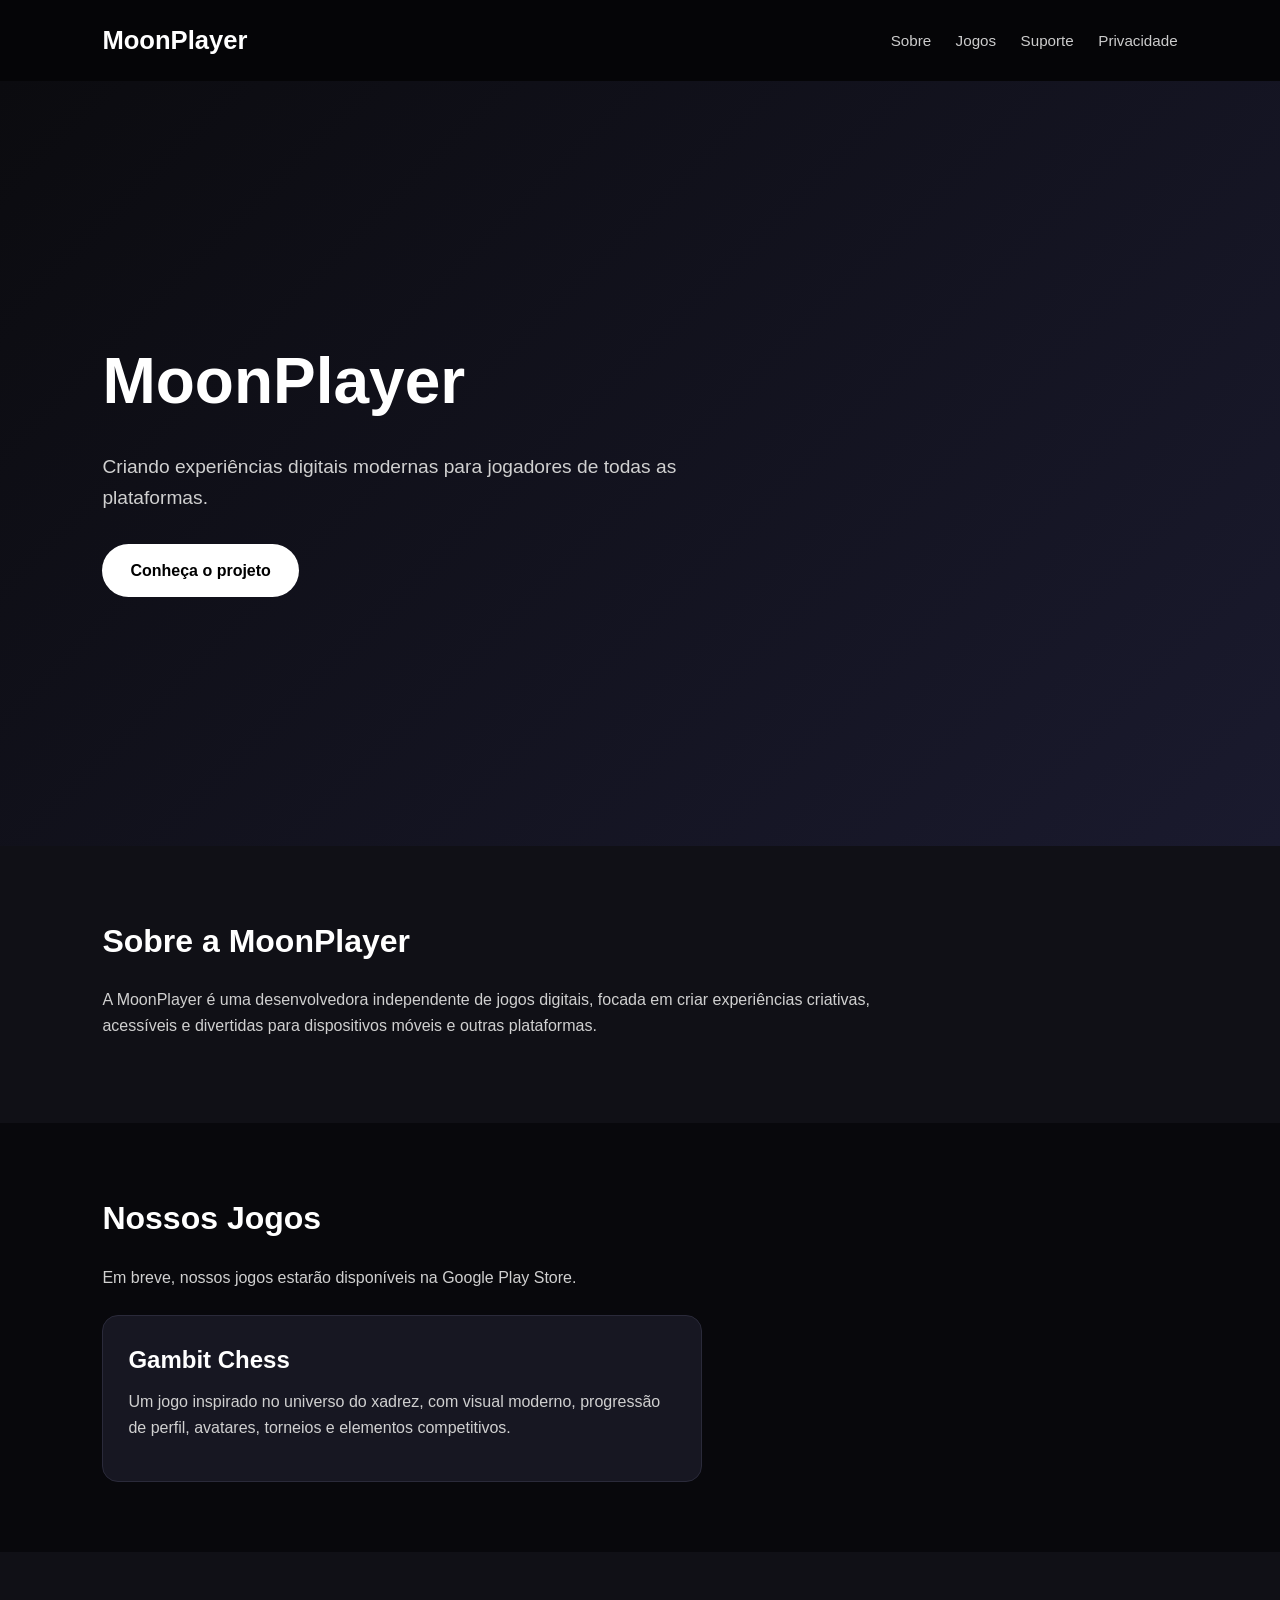
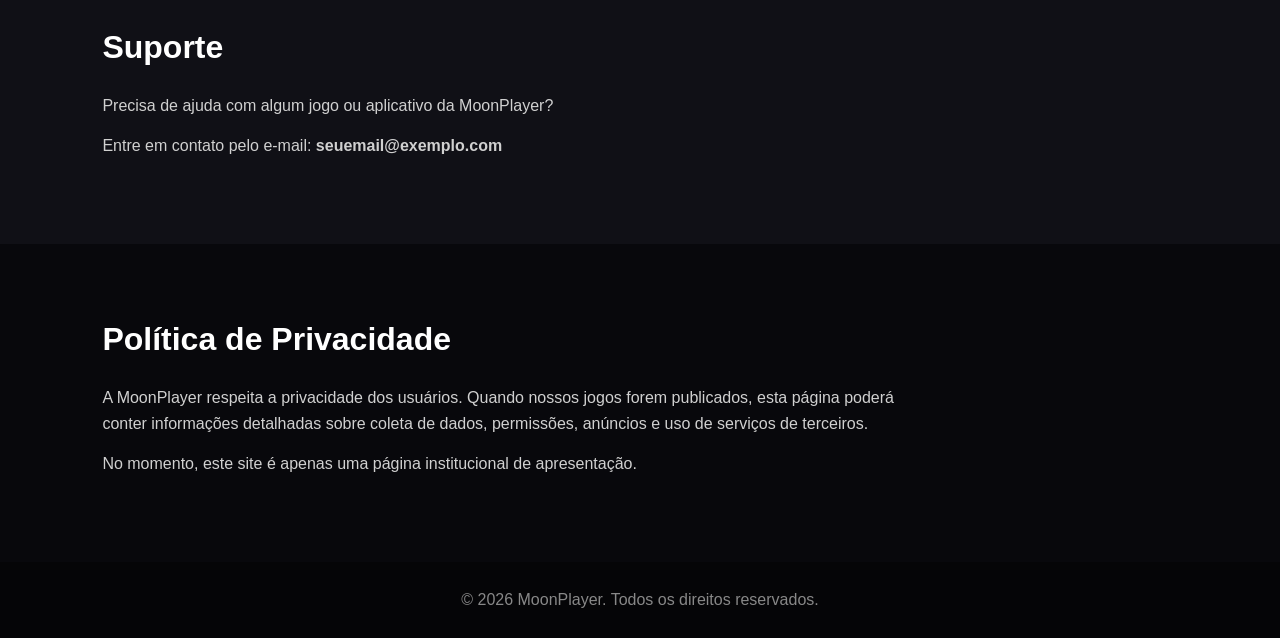
==== index.html @ 9a00c5cd "first commit" ====
<!DOCTYPE html>
<html lang="pt-BR">

<head>
    <meta charset="UTF-8" />
    <meta name="viewport" content="width=device-width, initial-scale=1.0" />
    <title>MoonPlayer | Jogos Digitais</title>
    <link rel="stylesheet" href="style.css" />
</head>

<body>

    <header class="header">
        <div class="logo">MoonPlayer</div>

        <nav>
            <a href="#sobre">Sobre</a>
            <a href="#jogos">Jogos</a>
            <a href="#suporte">Suporte</a>
            <a href="#privacidade">Privacidade</a>
        </nav>
    </header>

    <section class="hero">
        <h1>MoonPlayer</h1>
        <p>Criando experiências digitais modernas para jogadores de todas as plataformas.</p>
        <a href="#sobre" class="btn">Conheça o projeto</a>
    </section>

    <section id="sobre" class="section">
        <h2>Sobre a MoonPlayer</h2>
        <p>
            A MoonPlayer é uma desenvolvedora independente de jogos digitais, focada em criar
            experiências criativas, acessíveis e divertidas para dispositivos móveis e outras plataformas.
        </p>
    </section>

    <section id="jogos" class="section dark">
        <h2>Nossos Jogos</h2>
        <p>
            Em breve, nossos jogos estarão disponíveis na Google Play Store.
        </p>

        <div class="card">
            <h3>Gambit Chess</h3>
            <p>
                Um jogo inspirado no universo do xadrez, com visual moderno, progressão de perfil,
                avatares, torneios e elementos competitivos.
            </p>
        </div>
    </section>

    <section id="suporte" class="section">
        <h2>Suporte</h2>
        <p>
            Precisa de ajuda com algum jogo ou aplicativo da MoonPlayer?
        </p>
        <p>
            Entre em contato pelo e-mail:
            <strong>seuemail@exemplo.com</strong>
        </p>
    </section>

    <section id="privacidade" class="section dark">
        <h2>Política de Privacidade</h2>
        <p>
            A MoonPlayer respeita a privacidade dos usuários. Quando nossos jogos forem publicados,
            esta página poderá conter informações detalhadas sobre coleta de dados, permissões,
            anúncios e uso de serviços de terceiros.
        </p>
        <p>
            No momento, este site é apenas uma página institucional de apresentação.
        </p>
    </section>

    <footer class="footer">
        <p>© 2026 MoonPlayer. Todos os direitos reservados.</p>
    </footer>

</body>

</html>
---- style.css ----
* {
    margin: 0;
    padding: 0;
    box-sizing: border-box;
}

body {
    font-family: Arial, Helvetica, sans-serif;
    background: #0b0b0f;
    color: #ffffff;
    line-height: 1.6;
}

.header {
    width: 100%;
    padding: 20px 8%;
    display: flex;
    justify-content: space-between;
    align-items: center;
    background: #050507;
    position: sticky;
    top: 0;
    z-index: 10;
}

.logo {
    font-size: 1.6rem;
    font-weight: bold;
    color: #ffffff;
}

nav a {
    color: #cccccc;
    text-decoration: none;
    margin-left: 20px;
    font-size: 0.95rem;
}

nav a:hover {
    color: #ffffff;
}

.hero {
    min-height: 85vh;
    padding: 80px 8%;
    display: flex;
    flex-direction: column;
    justify-content: center;
    align-items: flex-start;
    background: linear-gradient(135deg, #0b0b0f, #1a1a2e);
}

.hero h1 {
    font-size: 4rem;
    margin-bottom: 20px;
}

.hero p {
    max-width: 600px;
    font-size: 1.2rem;
    color: #d0d0d0;
    margin-bottom: 30px;
}

.btn {
    background: #ffffff;
    color: #000000;
    padding: 14px 28px;
    text-decoration: none;
    border-radius: 30px;
    font-weight: bold;
}

.btn:hover {
    background: #dcdcdc;
}

.section {
    padding: 70px 8%;
    background: #101016;
}

.section.dark {
    background: #08080c;
}

.section h2 {
    font-size: 2rem;
    margin-bottom: 20px;
}

.section p {
    max-width: 800px;
    color: #d0d0d0;
    margin-bottom: 15px;
}

.card {
    background: #171722;
    padding: 25px;
    border-radius: 16px;
    max-width: 600px;
    margin-top: 25px;
    border: 1px solid #2a2a3a;
}

.card h3 {
    margin-bottom: 10px;
    font-size: 1.5rem;
}

.footer {
    text-align: center;
    padding: 25px;
    background: #050507;
    color: #888888;
}

@media (max-width: 768px) {
    .header {
        flex-direction: column;
        gap: 15px;
    }

    nav a {
        margin: 0 8px;
        font-size: 0.85rem;
    }

    .hero h1 {
        font-size: 3rem;
    }

    .hero {
        align-items: center;
        text-align: center;
    }
}
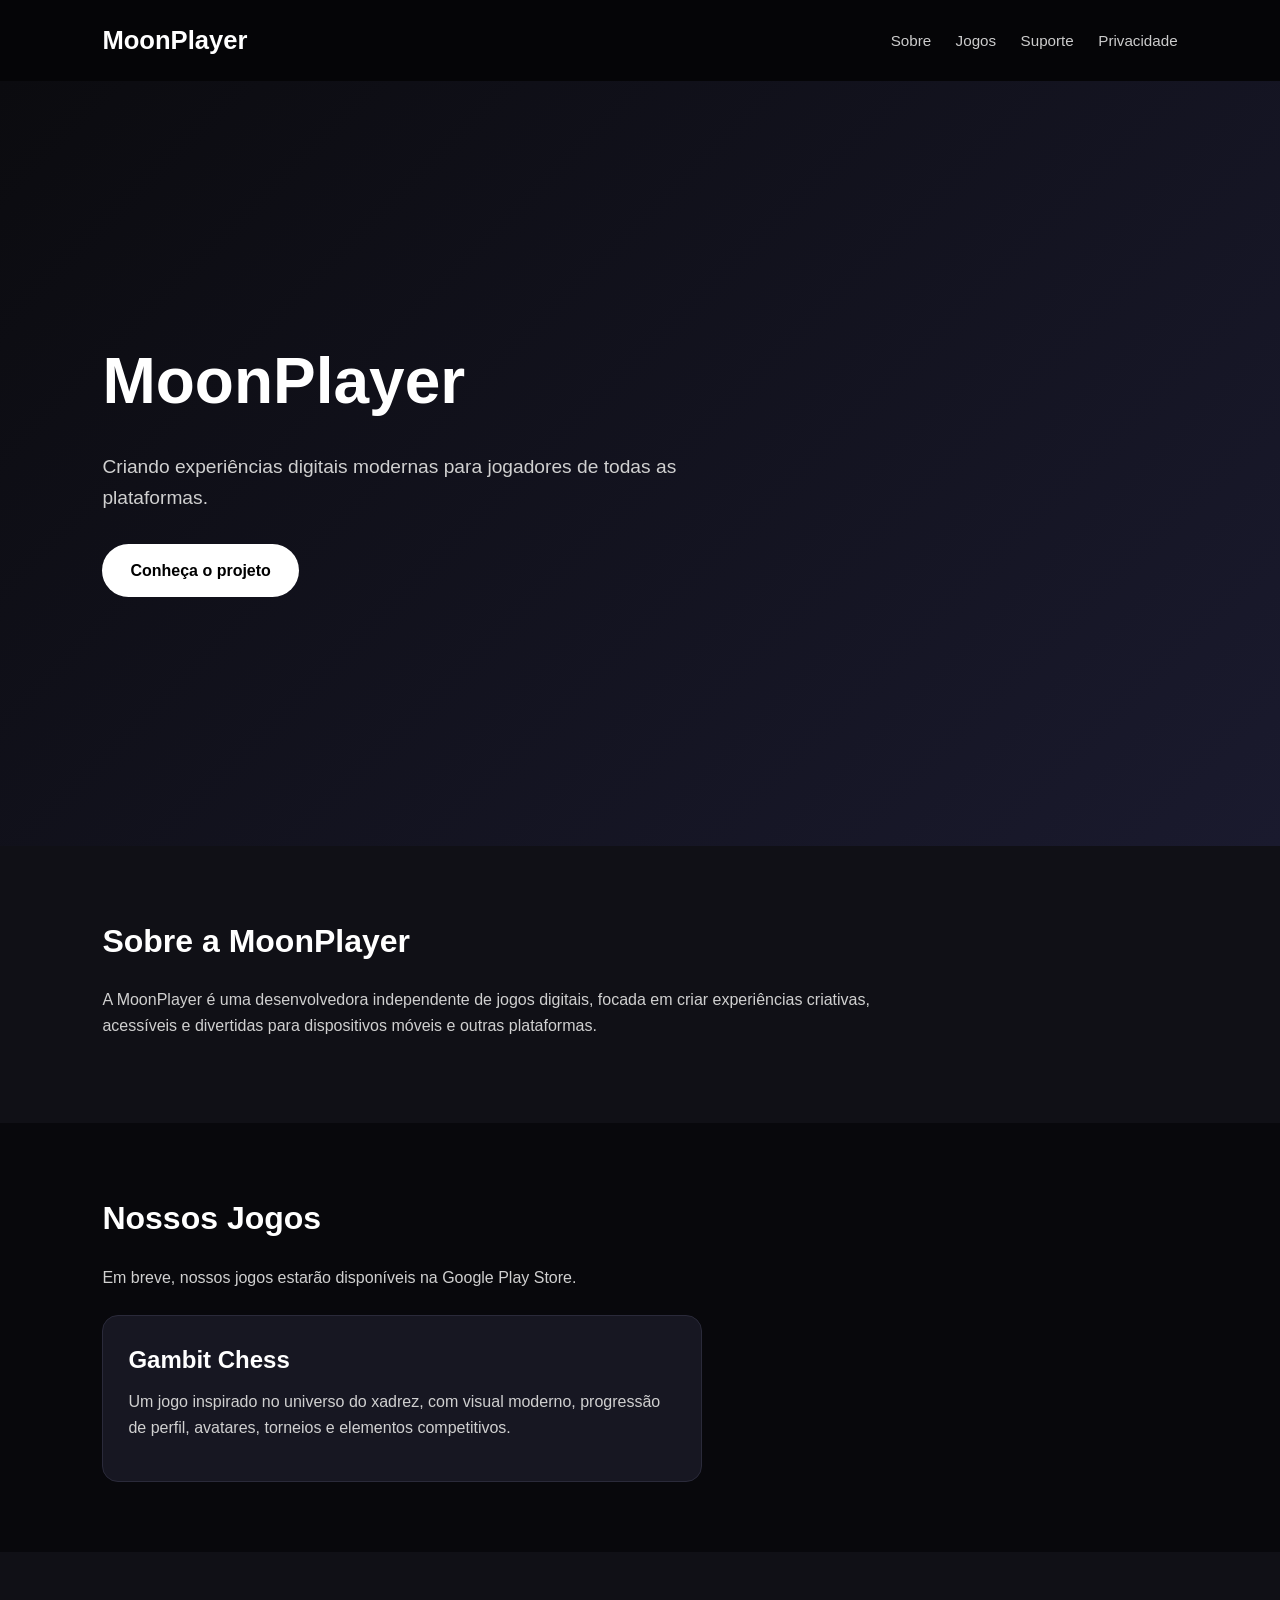
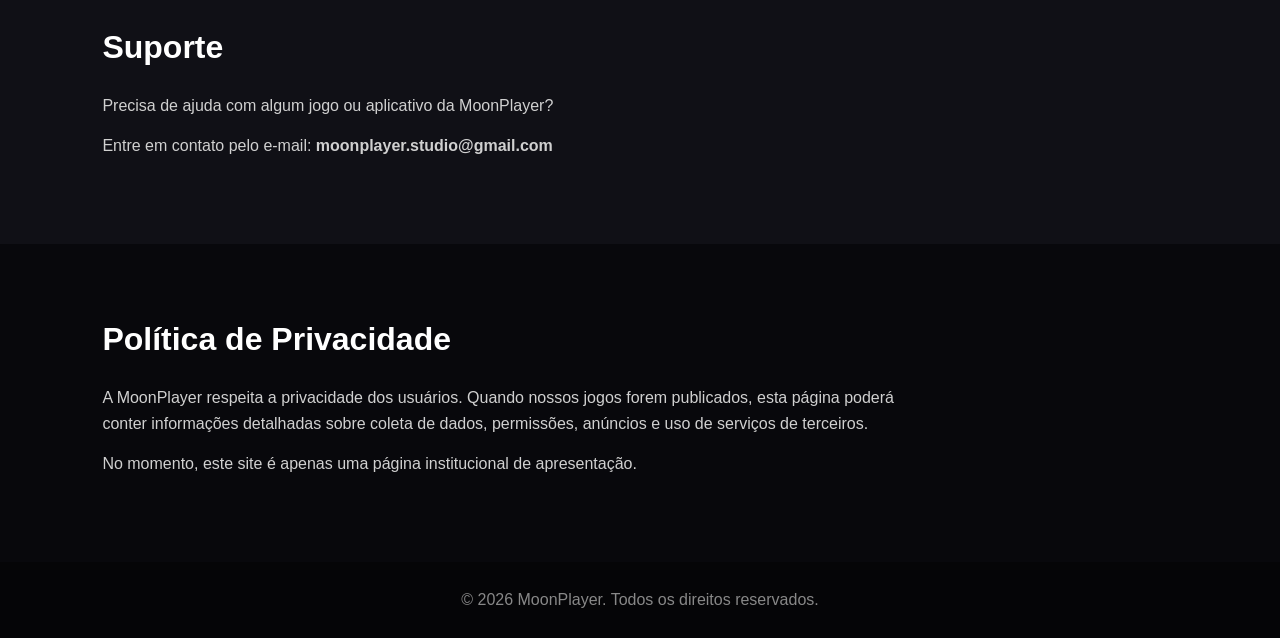
==== commit 897ef783: "add email contato" ====
--- a/index.html
+++ b/index.html
@@ -57,7 +57,7 @@
         </p>
         <p>
             Entre em contato pelo e-mail:
-            <strong>seuemail@exemplo.com</strong>
+            <strong>moonplayer.studio@gmail.com</strong>
         </p>
     </section>
 
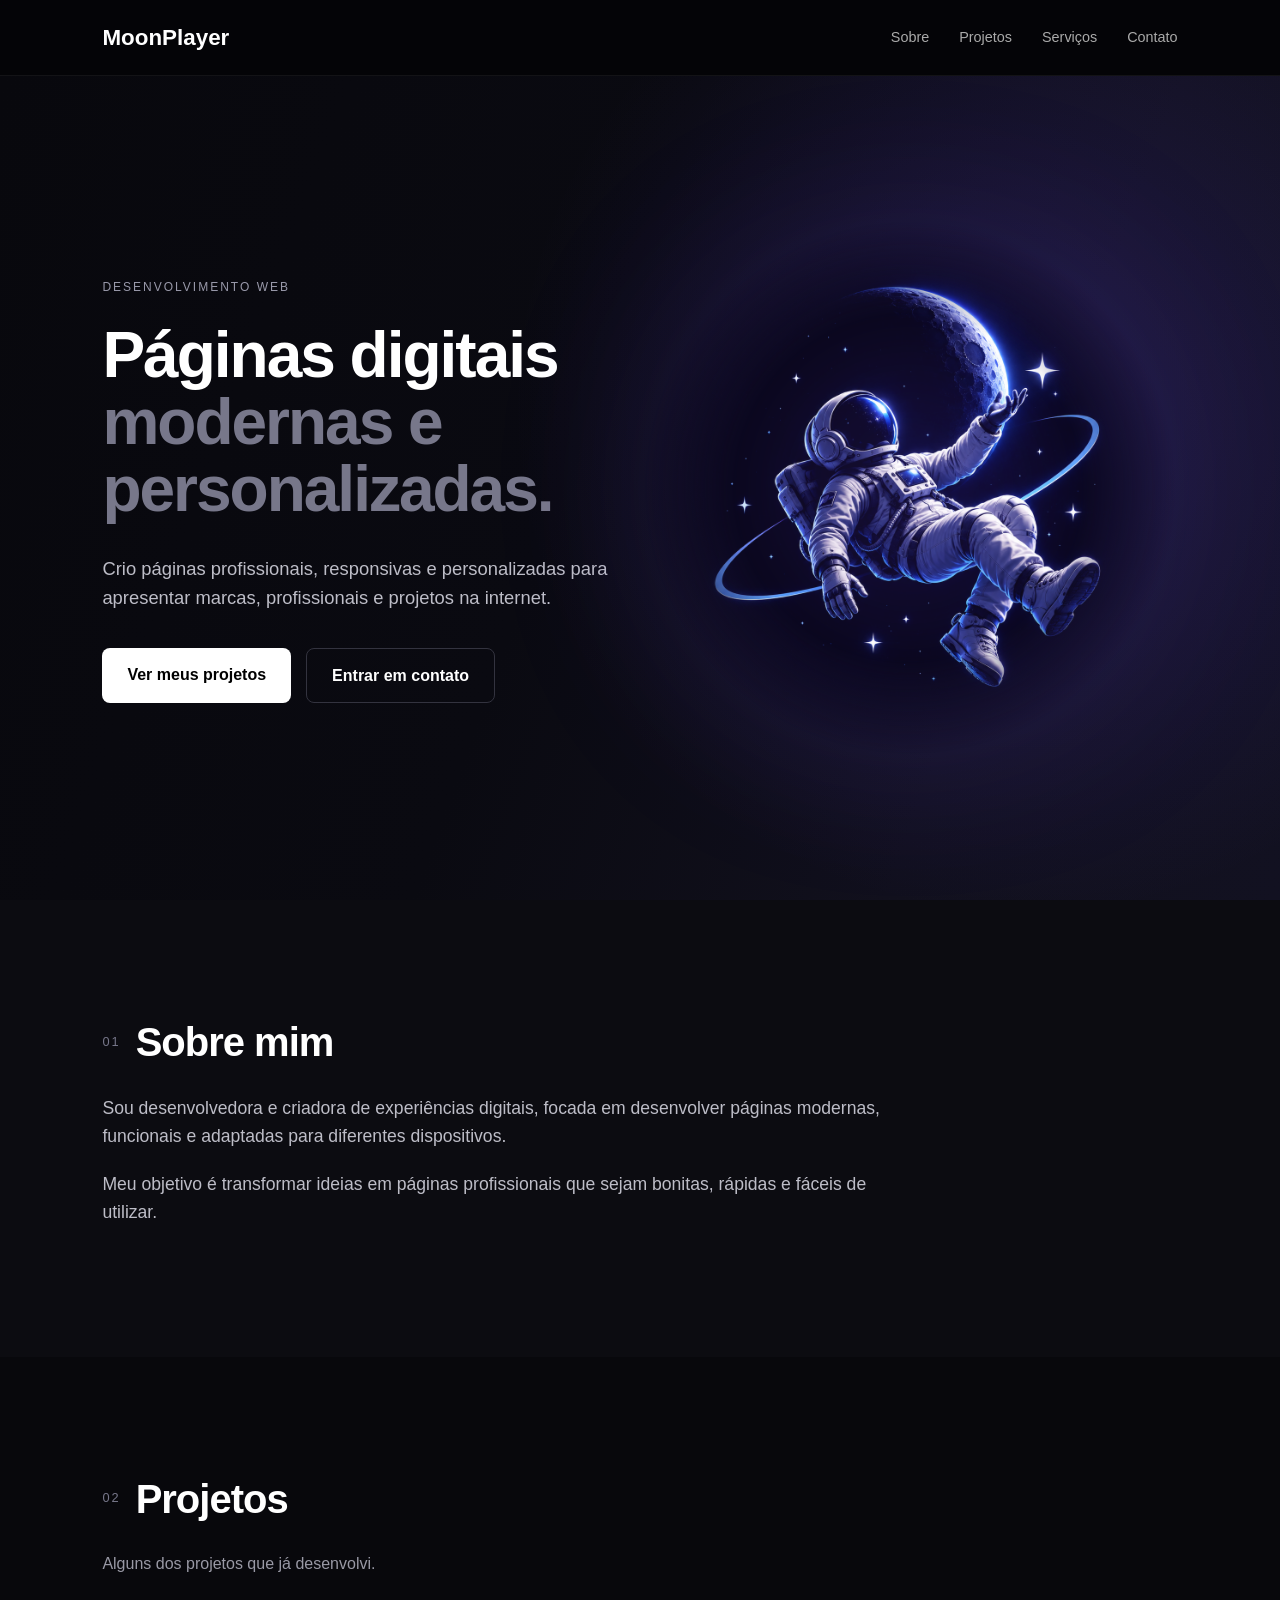
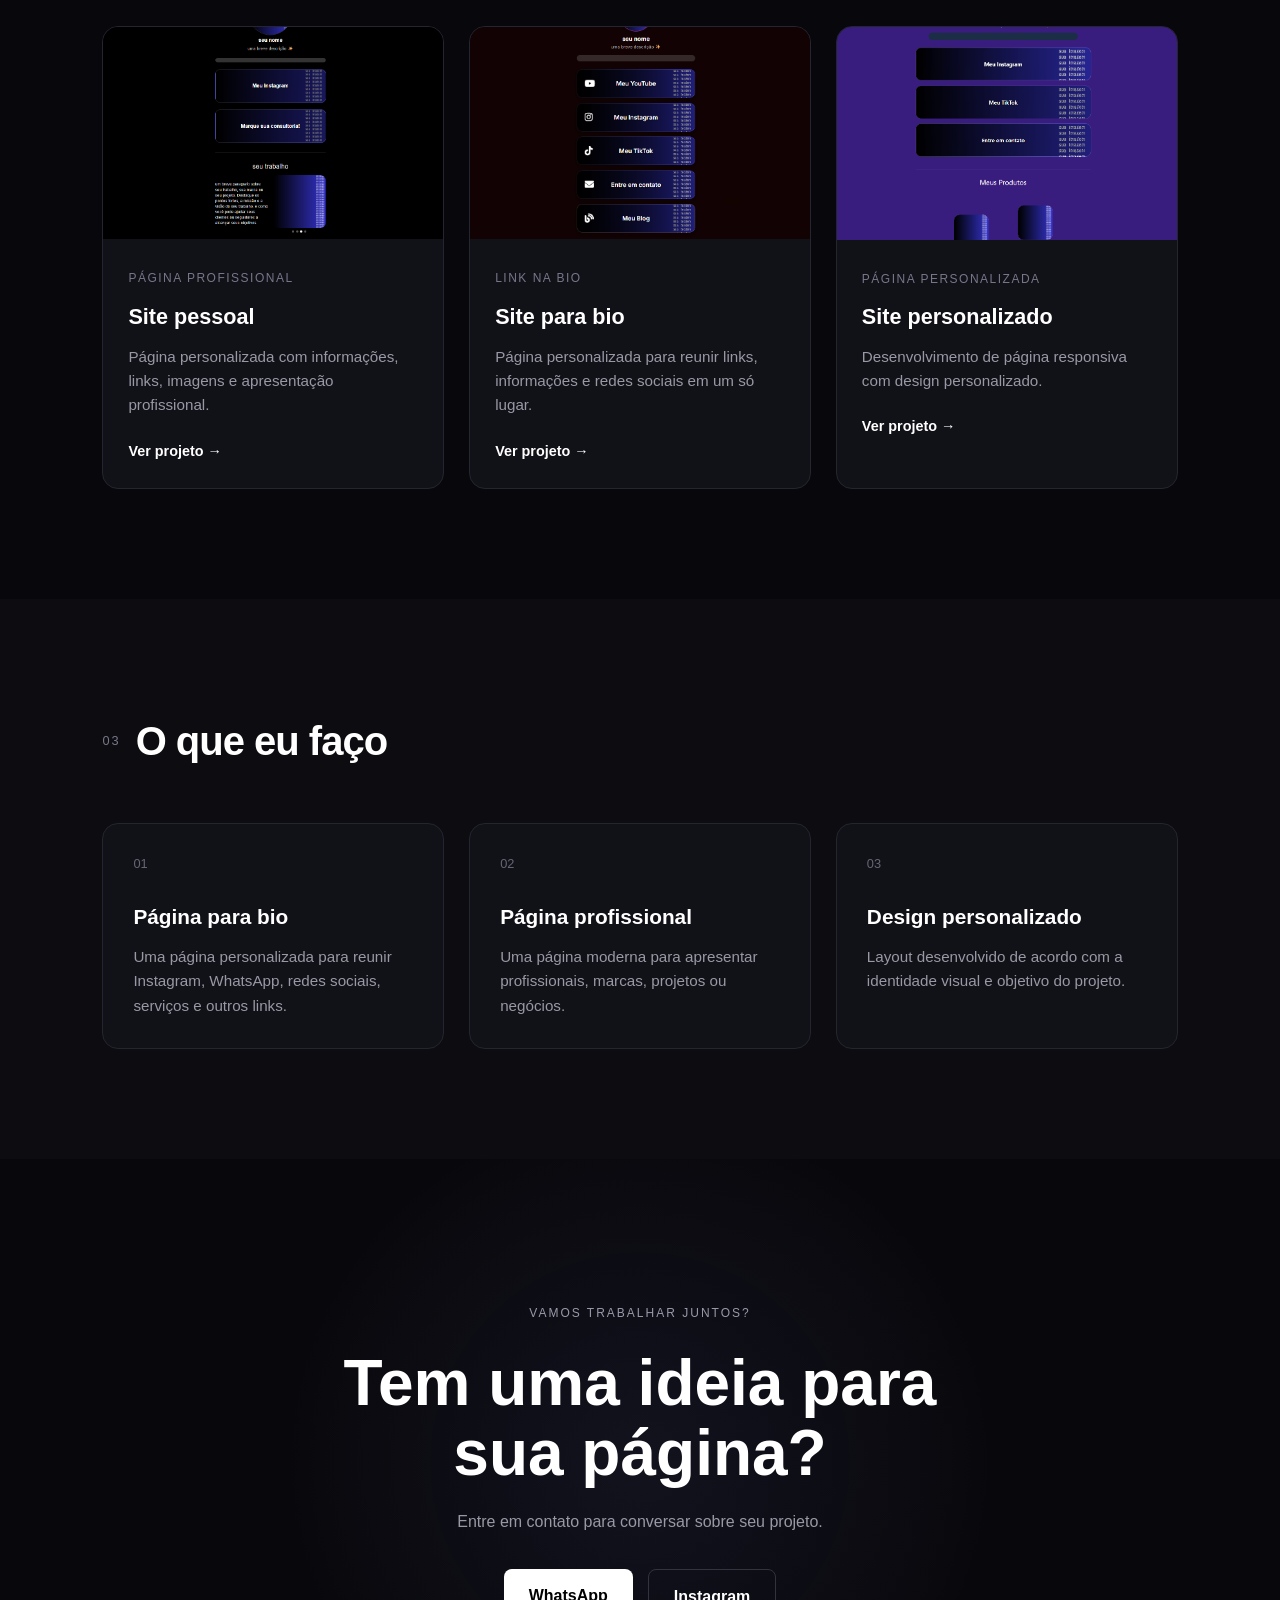
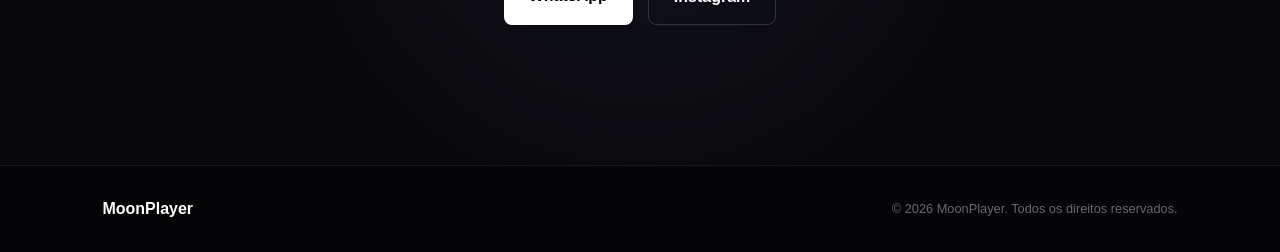
==== commit e13b4ec1: "atualização do site" ====
--- a/index.html
+++ b/index.html
@@ -4,79 +4,347 @@
 <head>
     <meta charset="UTF-8" />
     <meta name="viewport" content="width=device-width, initial-scale=1.0" />
-    <title>MoonPlayer | Jogos Digitais</title>
+
+    <title>MoonPlayer | Desenvolvimento Web</title>
+
     <link rel="stylesheet" href="style.css" />
 </head>
 
 <body>
 
+    <!-- HEADER -->
     <header class="header">
-        <div class="logo">MoonPlayer</div>
+
+        <a href="#" class="logo">MoonPlayer</a>
 
         <nav>
             <a href="#sobre">Sobre</a>
-            <a href="#jogos">Jogos</a>
-            <a href="#suporte">Suporte</a>
-            <a href="#privacidade">Privacidade</a>
+            <a href="#projetos">Projetos</a>
+            <a href="#servicos">Serviços</a>
+            <a href="#contato">Contato</a>
         </nav>
+
     </header>
 
+    <!-- HERO -->
     <section class="hero">
-        <h1>MoonPlayer</h1>
-        <p>Criando experiências digitais modernas para jogadores de todas as plataformas.</p>
-        <a href="#sobre" class="btn">Conheça o projeto</a>
-    </section>
-
+
+        <div class="hero-content">
+
+            <span class="hero-tag">DESENVOLVIMENTO WEB</span>
+
+            <h1>
+                Páginas digitais
+                <span>modernas e personalizadas.</span>
+            </h1>
+
+            <p>
+                Crio páginas profissionais, responsivas e personalizadas
+                para apresentar marcas, profissionais e projetos na internet.
+            </p>
+
+            <div class="hero-buttons">
+
+                <a href="#projetos" class="btn primary">
+                    Ver meus projetos
+                </a>
+
+                <a href="#contato" class="btn secondary">
+                    Entrar em contato
+                </a>
+
+            </div>
+
+        </div>
+        <!-- LOGO NO LADO DIREITO (IMAGEM) -->
+        <div class="hero-logo">
+            <img src="assets/imageastro.png" alt="Lua MoonPlayer" class="moon-image" />
+        </div>
+
+    </section>
+
+
+    <!-- SOBRE -->
     <section id="sobre" class="section">
-        <h2>Sobre a MoonPlayer</h2>
+
+        <div class="section-title">
+
+            <span>01</span>
+
+            <h2>Sobre mim</h2>
+
+        </div>
+
+        <div class="about-content">
+
+            <div class="about-text">
+
+                <p>
+                    Sou desenvolvedora e criadora de experiências digitais,
+                    focada em desenvolver páginas modernas, funcionais e
+                    adaptadas para diferentes dispositivos.
+                </p>
+
+                <p>
+                    Meu objetivo é transformar ideias em páginas profissionais
+                    que sejam bonitas, rápidas e fáceis de utilizar.
+                </p>
+
+            </div>
+
+        </div>
+
+    </section>
+
+
+    <!-- PROJETOS -->
+    <section id="projetos" class="section projects-section">
+
+        <div class="section-title">
+
+            <span>02</span>
+
+            <h2>Projetos</h2>
+
+        </div>
+
+        <p class="section-description">
+            Alguns dos projetos que já desenvolvi.
+        </p>
+
+
+        <div class="projects-grid">
+
+
+            <!-- PROJETO 1 -->
+            <article class="project-card">
+
+                <div class="project-image">
+
+                    <img src="assets/image1.png" alt="Prévia do projeto 1" />
+
+                </div>
+
+                <div class="project-info">
+
+                    <span class="project-category">
+                        Página profissional
+                    </span>
+
+                    <h3>
+                        Site pessoal
+                    </h3>
+
+                    <p>
+                        Página personalizada com informações,
+                        links, imagens e apresentação profissional.
+                    </p>
+
+                    <a href="../paginaproficional/index.html" target="_blank" class="project-link">
+                        Ver projeto →
+                    </a>
+
+                </div>
+
+            </article>
+
+
+            <!-- PROJETO 2 -->
+            <article class="project-card">
+
+                <div class="project-image">
+
+                    <img src="assets/image2.png" alt="Prévia do projeto 2" />
+
+                </div>
+
+                <div class="project-info">
+
+                    <span class="project-category">
+                        Link na bio
+                    </span>
+
+                    <h3>
+                        Site para bio
+                    </h3>
+
+                    <p>
+                        Página personalizada para reunir links,
+                        informações e redes sociais em um só lugar.
+                    </p>
+
+                    <a href="../paginadelink/index.html" target="_blank" class="project-link">
+                        Ver projeto →
+                    </a>
+
+                </div>
+
+            </article>
+
+
+            <!-- PROJETO 3 -->
+            <article class="project-card">
+
+                <div class="project-image">
+
+                    <img src="assets/image3.png" alt="Prévia do projeto 3" />
+
+                </div>
+
+                <div class="project-info">
+
+                    <span class="project-category">
+                        Página personalizada
+                    </span>
+
+                    <h3>
+                        Site personalizado
+                    </h3>
+
+                    <p>
+                        Desenvolvimento de página responsiva
+                        com design personalizado.
+                    </p>
+
+                    <a href="../pagina personalizada/index.html" target="_blank" class="project-link">
+                        Ver projeto →
+                    </a>
+
+                </div>
+
+            </article>
+
+
+        </div>
+
+    </section>
+
+
+    <!-- SERVIÇOS -->
+    <section id="servicos" class="section services-section">
+
+        <div class="section-title">
+
+            <span>03</span>
+
+            <h2>O que eu faço</h2>
+
+        </div>
+
+
+        <div class="services-grid">
+
+
+            <div class="service-card">
+
+                <div class="service-number">
+                    01
+                </div>
+
+                <h3>
+                    Página para bio
+                </h3>
+
+                <p>
+                    Uma página personalizada para reunir
+                    Instagram, WhatsApp, redes sociais,
+                    serviços e outros links.
+                </p>
+
+            </div>
+
+
+            <div class="service-card">
+
+                <div class="service-number">
+                    02
+                </div>
+
+                <h3>
+                    Página profissional
+                </h3>
+
+                <p>
+                    Uma página moderna para apresentar
+                    profissionais, marcas, projetos ou negócios.
+                </p>
+
+            </div>
+
+
+            <div class="service-card">
+
+                <div class="service-number">
+                    03
+                </div>
+
+                <h3>
+                    Design personalizado
+                </h3>
+
+                <p>
+                    Layout desenvolvido de acordo com
+                    a identidade visual e objetivo do projeto.
+                </p>
+
+            </div>
+
+
+        </div>
+
+    </section>
+
+
+    <!-- CONTATO -->
+    <section id="contato" class="contact-section">
+
+        <div class="contact-content">
+
+            <span class="hero-tag">
+                VAMOS TRABALHAR JUNTOS?
+            </span>
+
+            <h2>
+                Tem uma ideia para sua página?
+            </h2>
+
+            <p>
+                Entre em contato para conversar sobre seu projeto.
+            </p>
+
+            <div class="contact-buttons">
+
+                <a href="https://wa.me/558183771811?text=Desejo%20fazer%20meu%20orçamento" class="btn primary"
+                    target="_blank">
+                    WhatsApp
+                </a>
+
+                <a href="https://www.instagram.com/moonplayer_studio?stkn=a29wYXo0MGtuN3My" class="btn secondary"
+                    target="_blank">
+                    Instagram
+                </a>
+
+            </div>
+
+        </div>
+
+    </section>
+
+
+    <!-- FOOTER -->
+    <footer class="footer">
+
+        <div>
+            <strong>MoonPlayer</strong>
+        </div>
+
         <p>
-            A MoonPlayer é uma desenvolvedora independente de jogos digitais, focada em criar
-            experiências criativas, acessíveis e divertidas para dispositivos móveis e outras plataformas.
+            © 2026 MoonPlayer. Todos os direitos reservados.
         </p>
-    </section>
-
-    <section id="jogos" class="section dark">
-        <h2>Nossos Jogos</h2>
-        <p>
-            Em breve, nossos jogos estarão disponíveis na Google Play Store.
-        </p>
-
-        <div class="card">
-            <h3>Gambit Chess</h3>
-            <p>
-                Um jogo inspirado no universo do xadrez, com visual moderno, progressão de perfil,
-                avatares, torneios e elementos competitivos.
-            </p>
-        </div>
-    </section>
-
-    <section id="suporte" class="section">
-        <h2>Suporte</h2>
-        <p>
-            Precisa de ajuda com algum jogo ou aplicativo da MoonPlayer?
-        </p>
-        <p>
-            Entre em contato pelo e-mail:
-            <strong>moonplayer.studio@gmail.com</strong>
-        </p>
-    </section>
-
-    <section id="privacidade" class="section dark">
-        <h2>Política de Privacidade</h2>
-        <p>
-            A MoonPlayer respeita a privacidade dos usuários. Quando nossos jogos forem publicados,
-            esta página poderá conter informações detalhadas sobre coleta de dados, permissões,
-            anúncios e uso de serviços de terceiros.
-        </p>
-        <p>
-            No momento, este site é apenas uma página institucional de apresentação.
-        </p>
-    </section>
-
-    <footer class="footer">
-        <p>© 2026 MoonPlayer. Todos os direitos reservados.</p>
+
     </footer>
 
+
 </body>
 
 </html>
--- a/style.css
+++ b/style.css
@@ -4,135 +4,509 @@
     box-sizing: border-box;
 }
 
+html {
+    scroll-behavior: smooth;
+}
+
 body {
     font-family: Arial, Helvetica, sans-serif;
-    background: #0b0b0f;
+    background: #08080c;
     color: #ffffff;
     line-height: 1.6;
 }
 
+
+/* =========================
+   HEADER
+========================= */
+
 .header {
     width: 100%;
-    padding: 20px 8%;
+    height: 76px;
+    padding: 0 8%;
+    display: flex;
+    align-items: center;
+    justify-content: space-between;
+    background: rgba(5, 5, 7, 0.9);
+    border-bottom: 1px solid rgba(255, 255, 255, 0.06);
+    position: sticky;
+    top: 0;
+    z-index: 100;
+    backdrop-filter: blur(12px);
+}
+
+.logo {
+    color: #ffffff;
+    text-decoration: none;
+    font-size: 1.4rem;
+    font-weight: 700;
+}
+
+nav {
+    display: flex;
+    gap: 30px;
+}
+
+nav a {
+    color: #aaaaaa;
+    text-decoration: none;
+    font-size: 0.9rem;
+    transition: 0.3s;
+}
+
+nav a:hover {
+    color: #ffffff;
+}
+
+
+/* =========================
+   HERO
+========================= */
+
+.hero {
+    min-height: calc(100vh - 76px);
+    padding: 0 8%;
+    display: grid;
+    grid-template-columns: 1fr 1fr;
+    align-items: center;
+    position: relative;
+    overflow: hidden;
+    background:
+        radial-gradient(
+            circle at 80% 40%,
+            rgba(104, 70, 255, 0.18),
+            transparent 45%
+        ),
+        linear-gradient(
+            110deg,
+            #08080d 0%,
+            #0a0a11 45%,
+            #11101d 75%,
+            #121121 100%
+        );
+}
+
+.hero-content {
+    max-width: 650px;
+    z-index: 2;
+}
+
+.hero-tag {
+    display: inline-block;
+    color: #9999aa;
+    font-size: 0.75rem;
+    letter-spacing: 2px;
+    margin-bottom: 25px;
+}
+
+.hero h1 {
+    font-size: clamp(2.5rem, 5vw, 4.5rem);
+    line-height: 1.05;
+    letter-spacing: -2px;
+    margin-bottom: 30px;
+}
+
+.hero h1 span {
+    display: block;
+    color: #77778a;
+}
+
+.hero p {
+    max-width: 550px;
+    color: #bdbdc7;
+    font-size: 1.15rem;
+    margin-bottom: 35px;
+}
+
+
+/* =========================
+   HERO LOGO (IMAGEM)
+========================= */
+
+.hero-logo {
+    position: relative;
+    z-index: 2;
+    display: flex;
+    align-items: center;
+    justify-content: center;
+    width: 100%;
+}
+
+/* Glow roxo suave ao fundo */
+.hero-logo::before {
+    content: "";
+    position: absolute;
+    width: 350px;
+    height: 350px;
+    border-radius: 50%;
+    background: #6846ff;
+    filter: blur(130px);
+    opacity: 0.3;
+    pointer-events: none;
+}
+
+.moon-image {
+    position: relative;
+    z-index: 2;
+    width: 100%;
+    max-width: 680px;
+    height: auto;
+    object-fit: contain;
+
+    /* 1. Transforma o quadrado em uma área circular */
+    border-radius: 50%;
+
+    /* 2. Aplica um gradiente suave de transparência do centro para as bordas */
+    -webkit-mask-image: radial-gradient(circle at center, rgba(0, 0, 0, 1) 45%, rgba(0, 0, 0, 0) 70%);
+    mask-image: radial-gradient(circle at center, rgba(0, 0, 0, 1) 45%, rgba(0, 0, 0, 0) 70%);
+
+    /* 3. Garante a mesclagem dos tons escuros */
+    mix-blend-mode: screen;
+
+    /* Brilho neon atrás da imagem */
+    filter: drop-shadow(0 0 30px rgba(104, 70, 255, 0.5));
+    
+    /* Animação de flutuação */
+    animation: float 6s ease-in-out infinite;
+}
+/* Animação suave de flutuação */
+@keyframes float {
+    0%, 100% {
+        transform: translateY(0px);
+    }
+    50% {
+        transform: translateY(-12px);
+    }
+}
+
+
+/* =========================
+   BUTTONS
+========================= */
+
+.hero-buttons,
+.contact-buttons {
+    display: flex;
+    gap: 15px;
+    flex-wrap: wrap;
+}
+
+.btn {
+    display: inline-block;
+    padding: 14px 25px;
+    border-radius: 8px;
+    text-decoration: none;
+    font-weight: 600;
+    transition: 0.3s;
+}
+
+.btn.primary {
+    background: #ffffff;
+    color: #000000;
+}
+
+.btn.primary:hover {
+    transform: translateY(-2px);
+    background: #dddddd;
+}
+
+.btn.secondary {
+    color: #ffffff;
+    border: 1px solid #33333f;
+}
+
+.btn.secondary:hover {
+    background: #171720;
+    border-color: #555565;
+}
+
+
+/* =========================
+   SECTIONS
+========================= */
+
+.section {
+    padding: 110px 8%;
+    background: #0c0c11;
+}
+
+.projects-section {
+    background: #08080c;
+}
+
+.services-section {
+    background: #0c0c11;
+}
+
+.section-title {
+    display: flex;
+    align-items: center;
+    gap: 15px;
+    margin-bottom: 20px;
+}
+
+.section-title span {
+    color: #77778a;
+    font-size: 0.8rem;
+    letter-spacing: 2px;
+}
+
+.section-title h2 {
+    font-size: 2.5rem;
+    letter-spacing: -1px;
+}
+
+.section-description {
+    color: #9999a5;
+    margin-bottom: 50px;
+}
+
+
+/* =========================
+   ABOUT
+========================= */
+
+.about-content {
+    max-width: 800px;
+}
+
+.about-text p {
+    color: #bdbdc7;
+    font-size: 1.1rem;
+    margin-bottom: 20px;
+}
+
+
+/* =========================
+   PROJECTS
+========================= */
+
+.projects-grid {
+    display: grid;
+    grid-template-columns: repeat(3, 1fr);
+    gap: 25px;
+}
+
+.project-card {
+    overflow: hidden;
+    background: #111118;
+    border: 1px solid #252531;
+    border-radius: 16px;
+    transition: 0.3s;
+}
+
+.project-card:hover {
+    transform: translateY(-6px);
+    border-color: #444453;
+}
+
+.project-image {
+    width: 100%;
+    aspect-ratio: 16 / 10;
+    overflow: hidden;
+    background: #171720;
+}
+
+.project-image img {
+    width: 100%;
+    height: 100%;
+    object-fit: cover;
+    display: block;
+    transition: 0.4s;
+}
+
+.project-card:hover .project-image img {
+    transform: scale(1.04);
+}
+
+.project-info {
+    padding: 25px;
+}
+
+.project-category {
+    color: #77778a;
+    font-size: 0.75rem;
+    text-transform: uppercase;
+    letter-spacing: 1.5px;
+}
+
+.project-info h3 {
+    font-size: 1.35rem;
+    margin: 10px 0;
+}
+
+.project-info p {
+    color: #9999a5;
+    font-size: 0.95rem;
+    margin-bottom: 20px;
+}
+
+.project-link {
+    color: #ffffff;
+    text-decoration: none;
+    font-weight: 600;
+    font-size: 0.9rem;
+}
+
+.project-link:hover {
+    text-decoration: underline;
+}
+
+
+/* =========================
+   SERVICES
+========================= */
+
+.services-grid {
+    display: grid;
+    grid-template-columns: repeat(3, 1fr);
+    gap: 25px;
+    margin-top: 50px;
+}
+
+.service-card {
+    padding: 30px;
+    background: #111118;
+    border: 1px solid #252531;
+    border-radius: 16px;
+}
+
+.service-number {
+    color: #666675;
+    font-size: 0.8rem;
+    margin-bottom: 25px;
+}
+
+.service-card h3 {
+    font-size: 1.3rem;
+    margin-bottom: 12px;
+}
+
+.service-card p {
+    color: #9999a5;
+    font-size: 0.95rem;
+}
+
+
+/* =========================
+   CONTACT
+========================= */
+
+.contact-section {
+    padding: 140px 8%;
+    text-align: center;
+    background:
+        radial-gradient(
+            circle at center,
+            rgba(80, 80, 140, 0.15),
+            transparent 50%
+        ),
+        #08080c;
+}
+
+.contact-content {
+    max-width: 700px;
+    margin: auto;
+}
+
+.contact-section h2 {
+    font-size: clamp(2.5rem, 5vw, 4rem);
+    line-height: 1.1;
+    margin-bottom: 20px;
+}
+
+.contact-section p {
+    color: #9999a5;
+    margin-bottom: 35px;
+}
+
+.contact-buttons {
+    justify-content: center;
+}
+
+
+/* =========================
+   FOOTER
+========================= */
+
+.footer {
+    padding: 30px 8%;
     display: flex;
     justify-content: space-between;
     align-items: center;
     background: #050507;
-    position: sticky;
-    top: 0;
-    z-index: 10;
-}
-
-.logo {
-    font-size: 1.6rem;
-    font-weight: bold;
-    color: #ffffff;
-}
-
-nav a {
-    color: #cccccc;
-    text-decoration: none;
-    margin-left: 20px;
-    font-size: 0.95rem;
-}
-
-nav a:hover {
-    color: #ffffff;
-}
-
-.hero {
-    min-height: 85vh;
-    padding: 80px 8%;
-    display: flex;
-    flex-direction: column;
-    justify-content: center;
-    align-items: flex-start;
-    background: linear-gradient(135deg, #0b0b0f, #1a1a2e);
-}
-
-.hero h1 {
-    font-size: 4rem;
-    margin-bottom: 20px;
-}
-
-.hero p {
-    max-width: 600px;
-    font-size: 1.2rem;
-    color: #d0d0d0;
-    margin-bottom: 30px;
-}
-
-.btn {
-    background: #ffffff;
-    color: #000000;
-    padding: 14px 28px;
-    text-decoration: none;
-    border-radius: 30px;
-    font-weight: bold;
-}
-
-.btn:hover {
-    background: #dcdcdc;
-}
-
-.section {
-    padding: 70px 8%;
-    background: #101016;
-}
-
-.section.dark {
-    background: #08080c;
-}
-
-.section h2 {
-    font-size: 2rem;
-    margin-bottom: 20px;
-}
-
-.section p {
-    max-width: 800px;
-    color: #d0d0d0;
-    margin-bottom: 15px;
-}
-
-.card {
-    background: #171722;
-    padding: 25px;
-    border-radius: 16px;
-    max-width: 600px;
-    margin-top: 25px;
-    border: 1px solid #2a2a3a;
-}
-
-.card h3 {
-    margin-bottom: 10px;
-    font-size: 1.5rem;
-}
-
-.footer {
-    text-align: center;
-    padding: 25px;
-    background: #050507;
-    color: #888888;
-}
-
-@media (max-width: 768px) {
+    border-top: 1px solid #17171f;
+}
+
+.footer p {
+    color: #666675;
+    font-size: 0.8rem;
+}
+
+
+/* =========================
+   RESPONSIVE
+========================= */
+
+@media (max-width: 900px) {
+    .hero {
+        grid-template-columns: 1fr;
+        padding-top: 60px;
+        padding-bottom: 60px;
+        gap: 40px;
+    }
+
+    .hero-content {
+        max-width: 100%;
+        text-align: center;
+    }
+
+    .hero-buttons {
+        justify-content: center;
+    }
+
+    .projects-grid,
+    .services-grid {
+        grid-template-columns: 1fr 1fr;
+    }
+}
+
+@media (max-width: 650px) {
     .header {
+        height: auto;
+        padding: 20px 6%;
         flex-direction: column;
         gap: 15px;
     }
 
+    nav {
+        gap: 15px;
+    }
+
     nav a {
-        margin: 0 8px;
-        font-size: 0.85rem;
+        font-size: 0.8rem;
+    }
+
+    .hero {
+        padding: 50px 6%;
     }
 
     .hero h1 {
-        font-size: 3rem;
-    }
-
-    .hero {
-        align-items: center;
+        letter-spacing: -1px;
+    }
+
+    .section {
+        padding: 80px 6%;
+    }
+
+    .projects-grid,
+    .services-grid {
+        grid-template-columns: 1fr;
+    }
+
+    .footer {
+        flex-direction: column;
+        gap: 10px;
         text-align: center;
     }
 }
